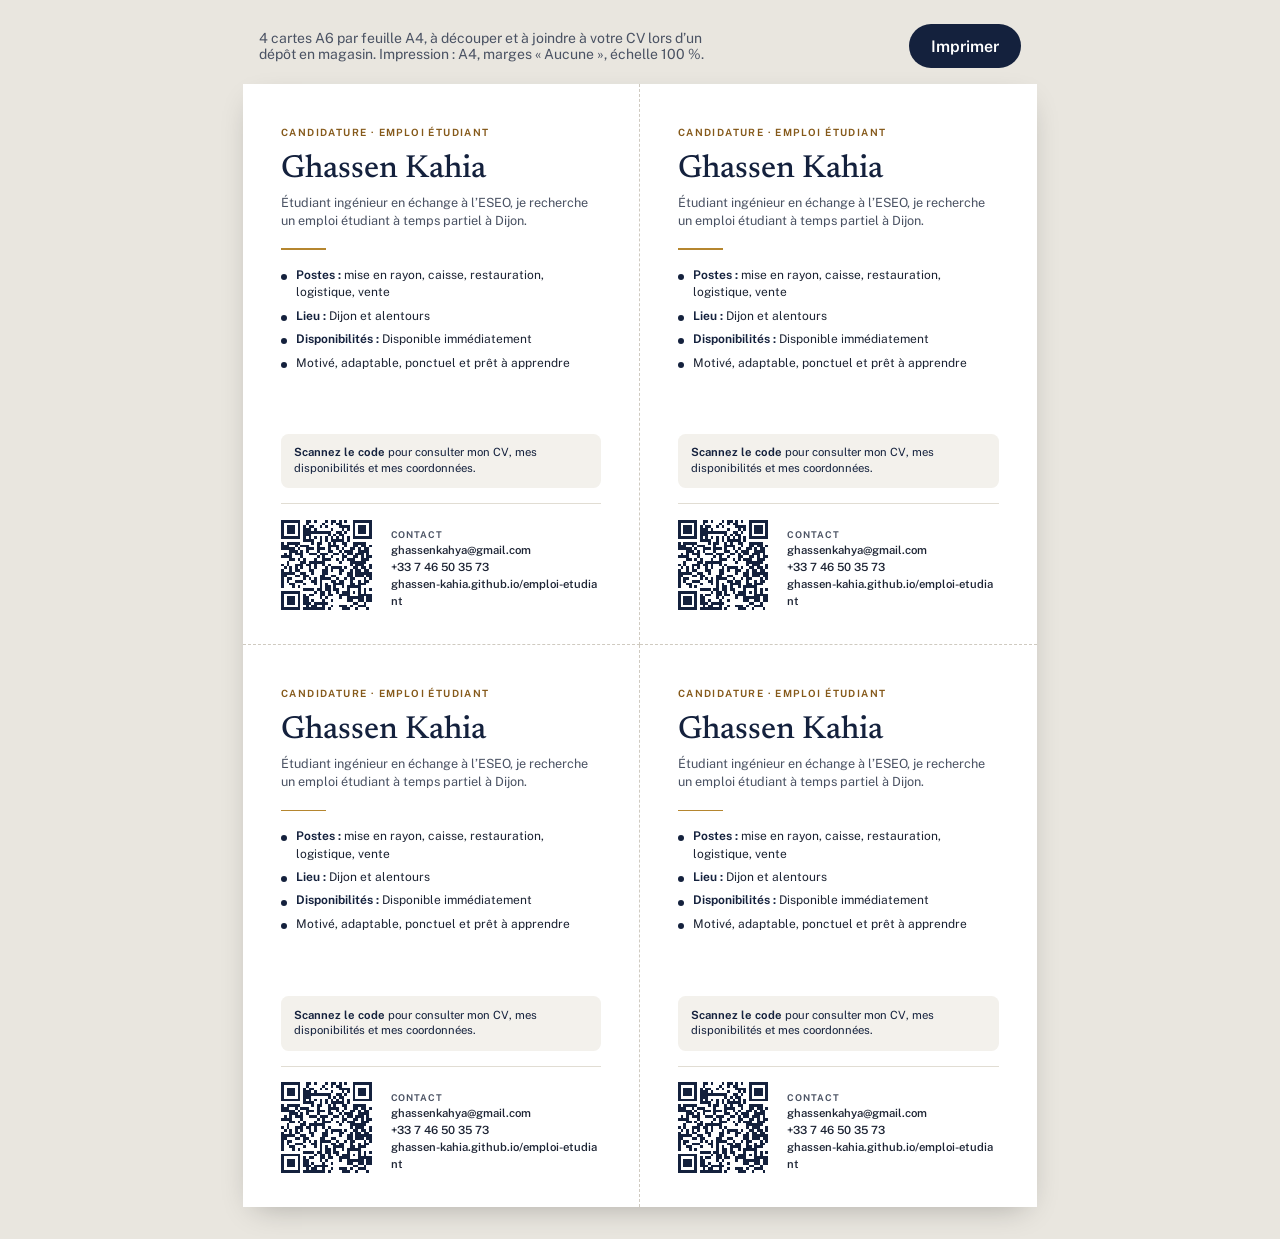
==== carte.html @ 5084121b "Site de candidature emploi étudiant (Dijon) Page statique HTML/CSS/JS pour GitHub Pages : présentati" ====
<!doctype html>
<html lang="fr">
<head>
  <meta charset="utf-8">
  <meta name="viewport" content="width=device-width, initial-scale=1">
  <title>Carte de candidature — Ghassen Kahia</title>
  <meta name="robots" content="noindex">
  <link rel="icon" href="assets/img/favicon.svg" type="image/svg+xml">
  <!--
    Page outil (non liée depuis le site) : 4 cartes A6 par feuille A4,
    à imprimer et découper pour les déposer en magasin avec le CV.
    Ouvrir /carte.html puis Ctrl+P (A4, marges « Aucune », échelle 100 %).
  -->
  <style>
    @font-face { font-family: "Public Sans"; src: url("assets/fonts/public-sans-var.woff2") format("woff2"); font-weight: 100 900; font-display: swap; }
    @font-face { font-family: "Newsreader"; src: url("assets/fonts/newsreader-var.woff2") format("woff2"); font-weight: 200 800; font-display: swap; }
    :root { --navy: #14213d; --ink: #1c2333; --soft: #4a5263; --line: #e1ddd3; --accent: #85591a; --gold: #b5862f; }
    * { box-sizing: border-box; }
    body { margin: 0; background: #e9e6df; color: var(--ink); font-family: "Public Sans", system-ui, sans-serif; }

    .toolbar {
      max-width: 210mm; margin: 24px auto 16px; padding: 0 16px;
      display: flex; flex-wrap: wrap; align-items: center; justify-content: space-between; gap: 12px;
    }
    .toolbar p { margin: 0; font-size: 14px; color: var(--soft); max-width: 34em; }
    .toolbar button {
      min-height: 44px; padding: 0 22px; border: 0; border-radius: 999px;
      background: var(--navy); color: #fff; font: inherit; font-weight: 600; cursor: pointer;
    }
    .toolbar button:focus-visible { outline: 3px solid var(--gold); outline-offset: 3px; }

    .sheet {
      width: 210mm; height: 297mm; margin: 0 auto 32px; background: #fff;
      display: grid; grid-template-columns: 1fr 1fr; grid-template-rows: 1fr 1fr;
      box-shadow: 0 10px 30px -12px rgba(0,0,0,.3);
    }
    .card {
      position: relative; padding: 11mm 10mm 9mm; display: flex; flex-direction: column;
      border-right: 1px dashed #cfcac0; border-bottom: 1px dashed #cfcac0;
    }
    .card:nth-of-type(2n) { border-right: 0; }
    .card:nth-of-type(n+3) { border-bottom: 0; }

    .eyebrow { margin: 0 0 4mm; font-size: 7.5pt; font-weight: 650; letter-spacing: .14em; text-transform: uppercase; color: var(--accent); }
    .name { margin: 0; font-family: "Newsreader", Georgia, serif; font-weight: 500; font-size: 24pt; line-height: 1; color: var(--navy); }
    .role { margin: 2.5mm 0 5mm; font-size: 9.5pt; line-height: 1.4; color: var(--soft); }
    .rule { width: 12mm; height: 1.5px; background: var(--gold); margin-bottom: 4.5mm; }
    ul { margin: 0; padding: 0; list-style: none; font-size: 9pt; line-height: 1.45; }
    li { position: relative; padding-left: 4mm; margin-bottom: 1.6mm; }
    li::before { content: ""; position: absolute; left: 0; top: 1.9mm; width: 1.6mm; height: 1.6mm; border-radius: 50%; background: var(--navy); }
    li strong { font-weight: 650; color: var(--navy); }

    .scan { margin: auto 0 0; padding: 3mm 3.5mm; border-radius: 2mm; background: #f3f1ec; font-size: 8.5pt; line-height: 1.4; color: var(--navy); }
    .scan strong { font-weight: 650; }
    .foot { margin-top: 4mm; display: flex; align-items: flex-end; gap: 5mm; padding-top: 4mm; border-top: 1px solid var(--line); }
    .qr { width: 24mm; height: 24mm; flex: none; }
    .contact { font-size: 8.5pt; line-height: 1.5; min-width: 0; }
    .contact b { display: block; font-size: 7pt; letter-spacing: .1em; text-transform: uppercase; color: var(--soft); font-weight: 650; }
    .contact span { display: block; word-break: break-all; color: var(--ink); font-weight: 550; }
    .todo { color: #8e2a1f; background: #fdecea; border: 1px dashed #c0392b; border-radius: 3px; padding: 0 3px; }

    @media (max-width: 860px) {
      .sheet { width: auto; height: auto; margin: 0 16px 24px; grid-template-columns: 1fr; grid-template-rows: none; }
      .card { min-height: 148mm; border-right: 0 !important; border-bottom: 1px dashed #cfcac0 !important; }
      .card:nth-of-type(n+2) { display: none; }
    }
    @media print {
      @page { size: A4 portrait; margin: 0; }
      body { background: #fff; }
      .toolbar { display: none; }
      .sheet { margin: 0; box-shadow: none; width: 210mm; height: 297mm; display: grid !important; grid-template-columns: 1fr 1fr; grid-template-rows: 1fr 1fr; }
      .card { display: flex !important; min-height: 0; }
      .card:nth-of-type(2n) { border-right: 0 !important; }
      .card:nth-of-type(odd) { border-right: 1px dashed #cfcac0 !important; }
      .card:nth-of-type(n+3) { border-bottom: 0 !important; }
    }
  </style>
  <script src="config.js" defer></script>
</head>
<body>
  <div class="toolbar">
    <p>4 cartes A6 par feuille A4, à découper et à joindre à votre CV lors d’un dépôt en magasin.
       Impression&nbsp;: A4, marges «&nbsp;Aucune&nbsp;», échelle 100&nbsp;%.</p>
    <button type="button" onclick="window.print()">Imprimer</button>
  </div>

  <main class="sheet" id="sheet">
    <template id="tpl">
      <article class="card">
        <p class="eyebrow">Candidature · Emploi étudiant</p>
        <h1 class="name">Ghassen Kahia</h1>
        <p class="role">Étudiant ingénieur en échange à l’ESEO, je recherche un emploi étudiant à temps partiel à Dijon.</p>
        <div class="rule"></div>
        <ul>
          <li><strong>Postes&nbsp;:</strong> mise en rayon, caisse, restauration, logistique, vente</li>
          <li><strong>Lieu&nbsp;:</strong> <span data-zone>Dijon et alentours</span></li>
          <li><strong>Disponibilités&nbsp;:</strong> <span data-dispo>à confirmer</span></li>
          <li>Motivé, adaptable, ponctuel et prêt à apprendre</li>
        </ul>
        <p class="scan"><strong>Scannez le code</strong> pour consulter mon CV, mes disponibilités et mes coordonnées.</p>
        <div class="foot">
          <img class="qr" src="assets/img/qr-site.svg" alt="QR code vers la page de candidature">
          <div class="contact">
            <b>Contact</b>
            <span data-email></span>
            <span data-phone></span>
            <span>ghassen-kahia.github.io/emploi-etudiant</span>
          </div>
        </div>
      </article>
    </template>
  </main>

  <script>
    document.addEventListener("DOMContentLoaded", function () {
      var P = window.PROFIL || {}, c = P.contact || {};
      var sheet = document.getElementById("sheet");
      var tpl = document.getElementById("tpl");
      function fill(el, value, label) {
        if (value) { el.textContent = value; }
        else if (label) { el.innerHTML = '<span class="todo">À compléter : ' + label + "</span>"; }
        else { el.remove(); }
      }
      for (var i = 0; i < 4; i++) {
        var card = tpl.content.cloneNode(true);
        fill(card.querySelector("[data-zone]"), c.zone, "zone");
        var dispo = P.libelleDisponibilite || "";
        if (dispo) card.querySelector("[data-dispo]").textContent = dispo.replace(/^Disponibilités\s+/i, "");
        fill(card.querySelector("[data-email]"), c.email, "email");
        fill(card.querySelector("[data-phone]"), c.telephone, "");
        sheet.appendChild(card);
      }
    });
  </script>
</body>
</html>
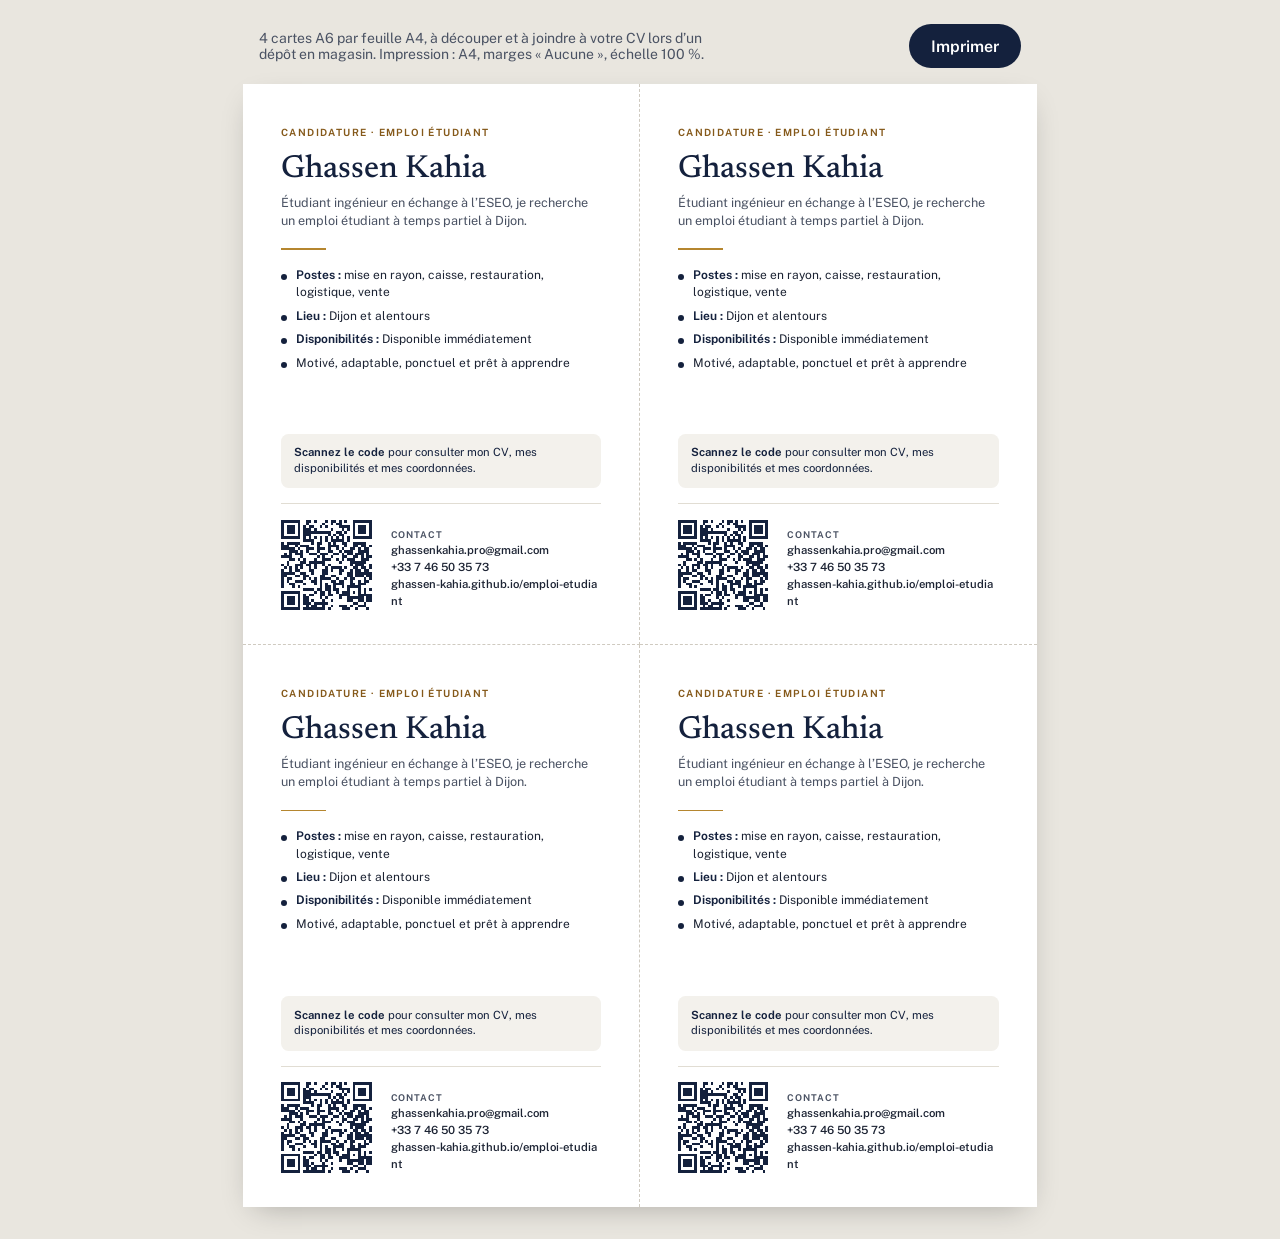
==== commit f336d409: "Vidéos, affiches et favicon : nouvelle photo et nouvel email Co-Authored-By: Claude Opus 5.5 <norepl" ====
--- a/carte.html
+++ b/carte.html
@@ -5,7 +5,7 @@
   <meta name="viewport" content="width=device-width, initial-scale=1">
   <title>Carte de candidature — Ghassen Kahia</title>
   <meta name="robots" content="noindex">
-  <link rel="icon" href="assets/img/favicon.svg" type="image/svg+xml">
+  <link rel="icon" href="assets/img/favicon.png?v=2" type="image/png" sizes="64x64">
   <!--
     Page outil (non liée depuis le site) : 4 cartes A6 par feuille A4,
     à imprimer et découper pour les déposer en magasin avec le CV.
@@ -114,6 +114,8 @@
   <script>
     document.addEventListener("DOMContentLoaded", function () {
       var P = window.PROFIL || {}, c = P.contact || {};
+      // Les cartes sont destinées aux magasins français : texte français de config.js.
+      function fr(v) { return v && typeof v === "object" ? (v.fr || "") : (v || ""); }
       var sheet = document.getElementById("sheet");
       var tpl = document.getElementById("tpl");
       function fill(el, value, label) {
@@ -123,11 +125,11 @@
       }
       for (var i = 0; i < 4; i++) {
         var card = tpl.content.cloneNode(true);
-        fill(card.querySelector("[data-zone]"), c.zone, "zone");
-        var dispo = P.libelleDisponibilite || "";
+        fill(card.querySelector("[data-zone]"), fr(c.zone), "zone");
+        var dispo = fr(P.libelleDisponibilite);
         if (dispo) card.querySelector("[data-dispo]").textContent = dispo.replace(/^Disponibilités\s+/i, "");
-        fill(card.querySelector("[data-email]"), c.email, "email");
-        fill(card.querySelector("[data-phone]"), c.telephone, "");
+        fill(card.querySelector("[data-email]"), fr(c.email), "email");
+        fill(card.querySelector("[data-phone]"), fr(c.telephone), "");
         sheet.appendChild(card);
       }
     });
